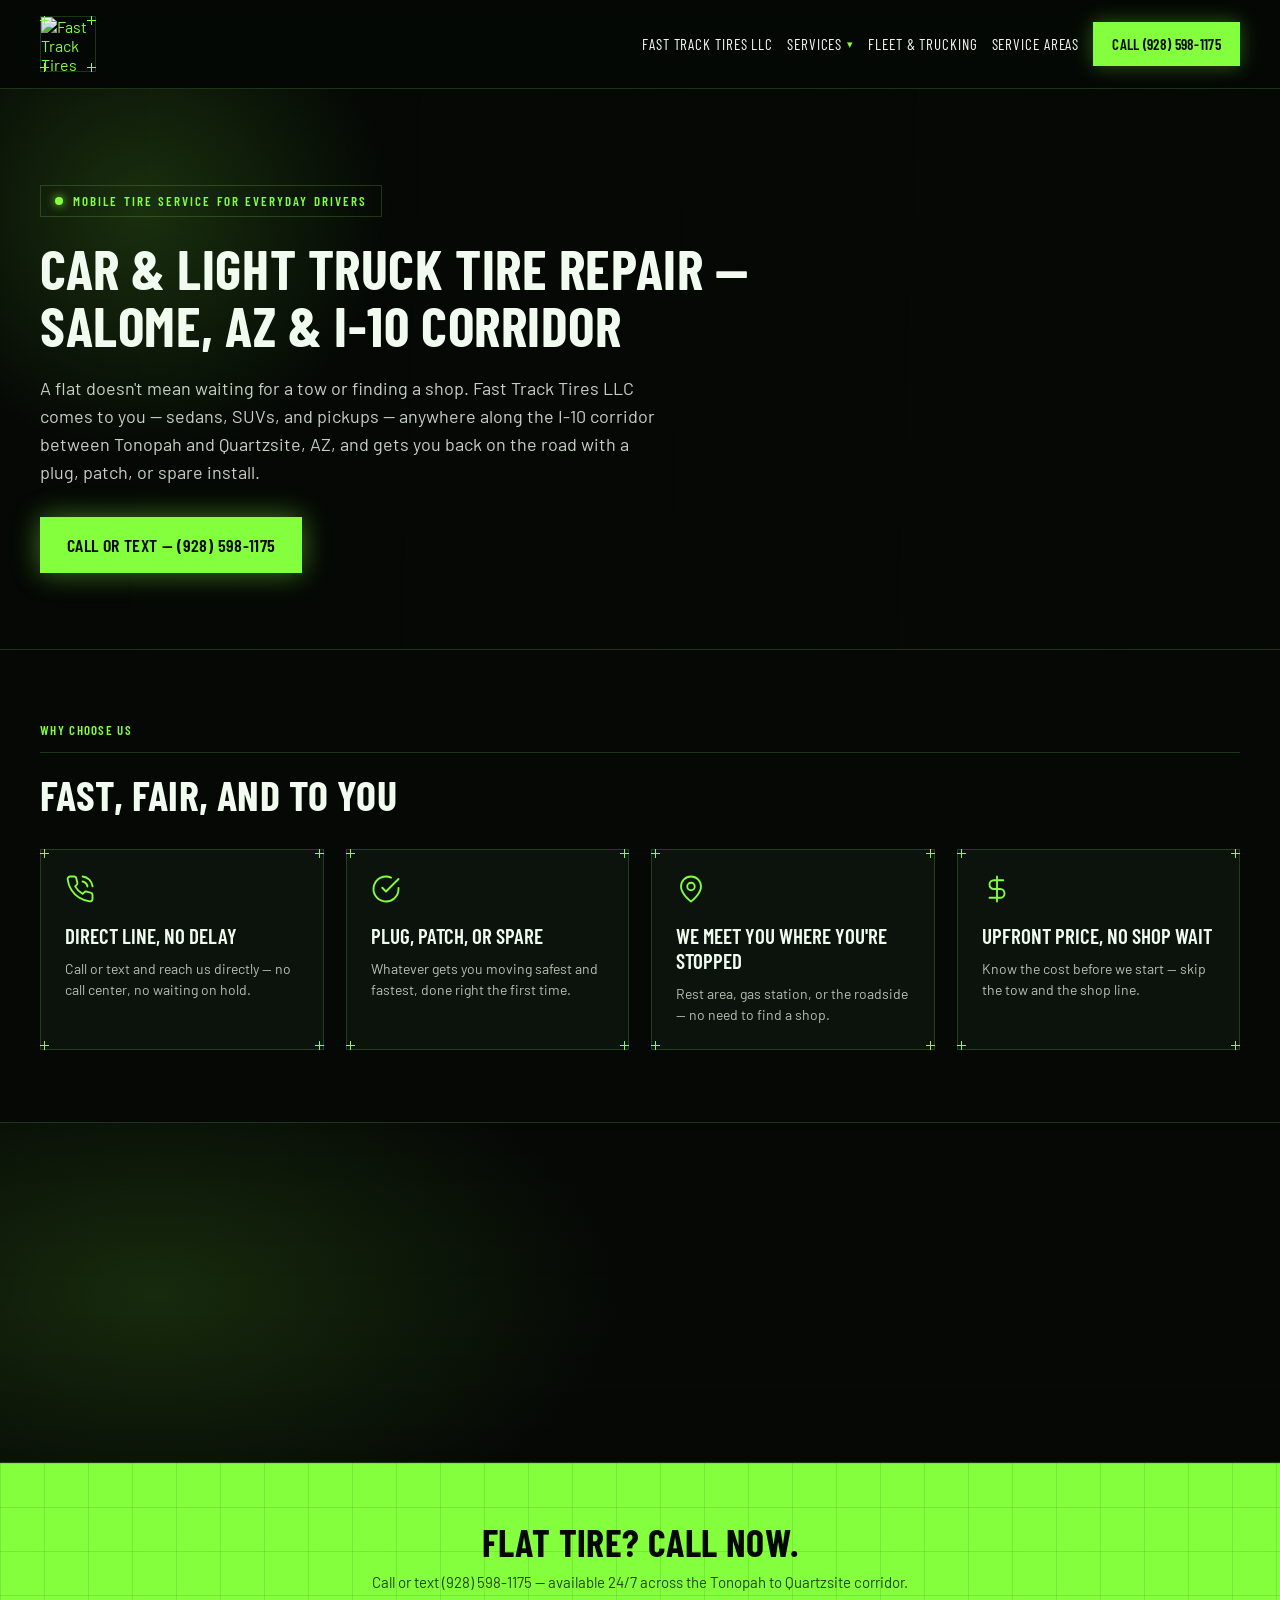
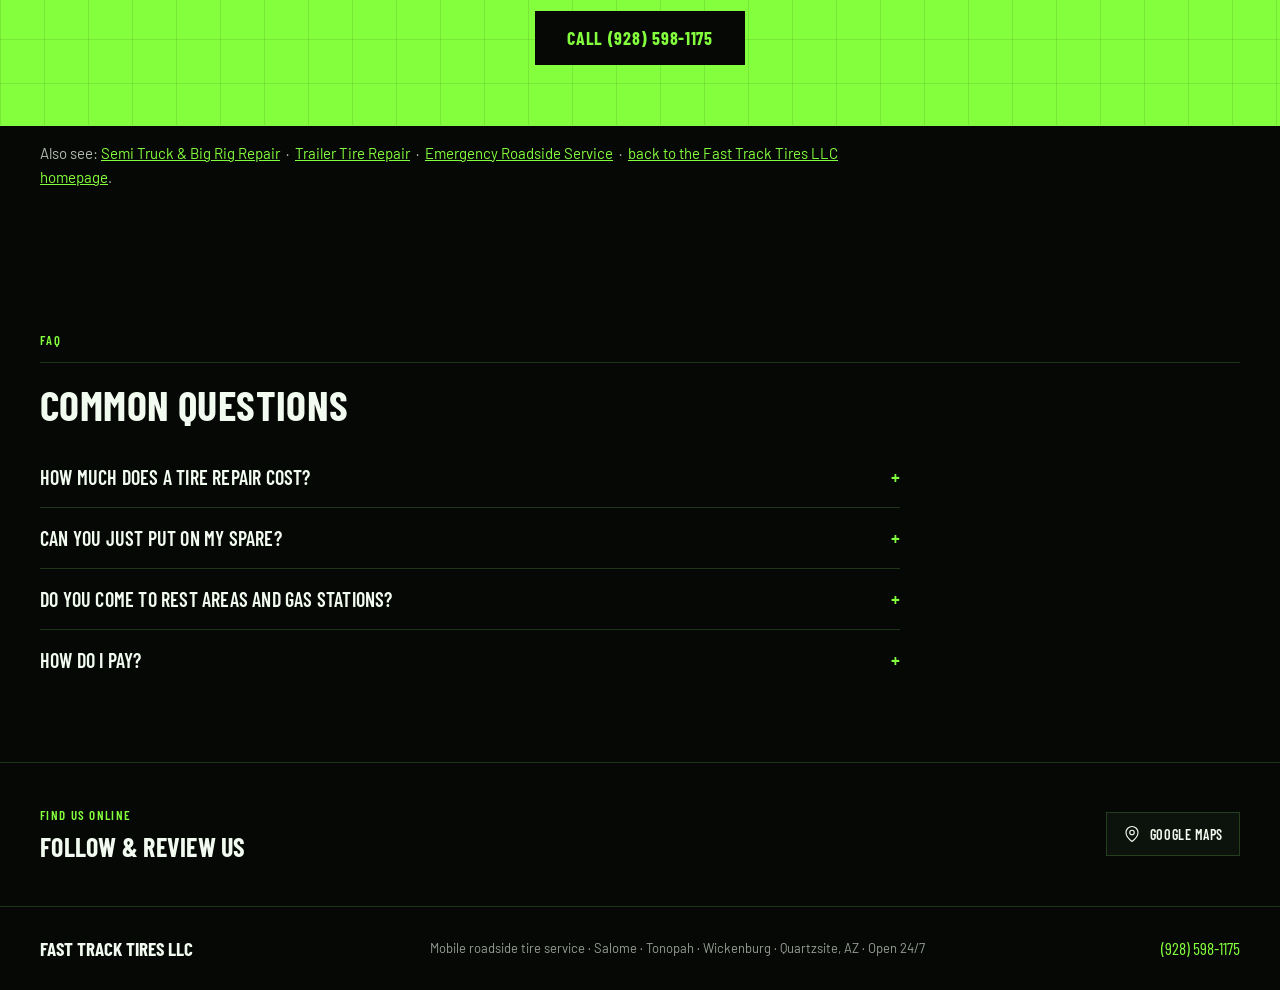
==== car-light-truck-tire-repair.html @ 70c4d3b6 "Add files via upload" ====
<!DOCTYPE html>
<html lang="en">
<head>
<meta charset="utf-8">
<title>Car & Light Truck Tire Repair — Salome & Wickenburg AZ</title>
<meta name="viewport" content="width=device-width, initial-scale=1">
<meta name="description" content="Mobile tire repair for cars, SUVs & pickups on I-10 between Tonopah and Quartzsite, AZ. Plug, patch or spare install, 24/7. Call now.">
<link rel="canonical" href="https://fastracktires.com/car-light-truck-tire-repair.html">
<link rel="icon" href="/favicon.ico">
<link rel="stylesheet" href="/styles.css">
<link href="https://fonts.googleapis.com/css2?family=Barlow:wght@400;500;600&family=Barlow+Condensed:wght@500;600;700&display=swap" rel="stylesheet">
<meta property="og:title" content="Car & Light Truck Tire Repair — Salome & Wickenburg AZ">
<meta property="og:description" content="Mobile tire repair for cars, SUVs & pickups on I-10 between Tonopah and Quartzsite, AZ. Plug, patch or spare install, 24/7. Call now.">
<meta property="og:image" content="https://fastracktires.com/assets/og-image.jpg">
<meta property="og:url" content="https://fastracktires.com/car-light-truck-tire-repair.html">
<meta property="og:type" content="website">
<meta name="twitter:card" content="summary_large_image">
<meta name="twitter:title" content="Car & Light Truck Tire Repair — Salome & Wickenburg AZ">
<meta name="twitter:description" content="Mobile tire repair for cars, SUVs & pickups on I-10 between Tonopah and Quartzsite, AZ. Plug, patch or spare install, 24/7. Call now.">
<meta name="twitter:image" content="https://fastracktires.com/assets/og-image.jpg">
<!-- Analytics slot: no analytics configured yet. If the owner wants
     Google Analytics / Search Console verification, add the tag here. -->
<script type="application/ld+json">
{
  "@context": "https://schema.org",
  "@type": "AutoRepair",
  "name": "Fast Track Tires LLC",
  "telephone": "(928) 598-1175",
  "url": "https://fastracktires.com/car-light-truck-tire-repair.html",
  "image": "https://fastracktires.com/assets/logo.jpg",
  "openingHoursSpecification": {
    "@type": "OpeningHoursSpecification",
    "dayOfWeek": [
      "Monday",
      "Tuesday",
      "Wednesday",
      "Thursday",
      "Friday",
      "Saturday",
      "Sunday"
    ],
    "opens": "00:00",
    "closes": "23:59"
  },
  "areaServed": [
    {
      "@type": "City",
      "name": "Salome, AZ"
    },
    {
      "@type": "City",
      "name": "Tonopah, AZ"
    },
    {
      "@type": "City",
      "name": "Wickenburg, AZ"
    },
    {
      "@type": "City",
      "name": "Quartzsite, AZ"
    }
  ],
  "sameAs": [
    "https://maps.app.goo.gl/6Hu5cA9T5ayiqwSX6"
  ],
  "makesOffer": {
    "@type": "Offer",
    "itemOffered": {
      "@type": "Service",
      "name": "Car & Light Truck Tire Repair",
      "areaServed": "I-10 Corridor, western Arizona"
    }
  }
}
</script>
<script type="application/ld+json">
{
  "@context": "https://schema.org",
  "@type": "FAQPage",
  "mainEntity": [
    {
      "@type": "Question",
      "name": "How much does a tire repair cost?",
      "acceptedAnswer": {
        "@type": "Answer",
        "text": "We'll quote you a clear price over the phone or on site before any work starts &mdash; no surprises."
      }
    },
    {
      "@type": "Question",
      "name": "Can you just put on my spare?",
      "acceptedAnswer": {
        "@type": "Answer",
        "text": "Yes, if your spare is in good shape we can have it mounted quickly to get you moving again."
      }
    },
    {
      "@type": "Question",
      "name": "Do you come to rest areas and gas stations?",
      "acceptedAnswer": {
        "@type": "Answer",
        "text": "Yes, anywhere along the I-10 corridor between Tonopah and Quartzsite, including rest areas, gas stations, and the roadside."
      }
    },
    {
      "@type": "Question",
      "name": "How do I pay?",
      "acceptedAnswer": {
        "@type": "Answer",
        "text": "Cash or card, once the work is done and you're back on the road."
      }
    }
  ]
}
</script>
</head>
<body>
<div class="ftt" style="max-width:1280px;margin:0 auto;">
<nav class="navbar">
  <a class="logo-frame" href="/" aria-label="Fast Track Tires LLC — home">
    <span class="blueprint logo-blueprint"><i class="corner tl"></i><i class="corner tr"></i><i class="corner bl"></i><i class="corner br"></i><img class="logo" src="/assets/logo.jpg" alt="Fast Track Tires LLC logo" width="54" height="54"></span>
  </a>
  <div class="nav-spacer"></div>
  <a class="nav-link nav-brand-link" href="/">Fast Track Tires LLC</a>
  <details class="nav-dropdown">
    <summary aria-current="page">Services <span class="caret">&#9662;</span></summary>
    <div class="nav-dropdown-panel">
      <a href="/semi-truck-tire-repair.html">Semi Truck &amp; Big Rig Repair</a>
      <a href="/trailer-tire-repair.html">Trailer Tire Repair</a>
      <a href="/car-light-truck-tire-repair.html">Car &amp; Light Truck Repair</a>
      <a href="/emergency-roadside-tire-service.html">Emergency Roadside Service</a>
    </div>
  </details>
  <a class="nav-link " href="/fleet-trucking-services.html">Fleet &amp; Trucking</a>
  <a class="nav-link " href="/service-areas.html">Service Areas</a>
  <a href="tel:+19285981175" class="btn btn-primary nav-call">Call (928) 598-1175</a>
  <button type="button" class="nav-hamburger" aria-label="Open menu" aria-expanded="false" aria-controls="mobile-menu" onclick="document.getElementById('mobile-menu').classList.add('open');this.setAttribute('aria-expanded','true')">
    <svg width="20" height="20" viewBox="0 0 24 24" fill="none" stroke="currentColor" stroke-width="2" stroke-linecap="round"><line x1="3" y1="6" x2="21" y2="6"></line><line x1="3" y1="12" x2="21" y2="12"></line><line x1="3" y1="18" x2="21" y2="18"></line></svg>
  </button>
</nav>
<div class="nav-mobile-panel" id="mobile-menu">
  <button type="button" class="nav-hamburger nav-mobile-close" aria-label="Close menu" onclick="document.getElementById('mobile-menu').classList.remove('open')">
    <svg width="20" height="20" viewBox="0 0 24 24" fill="none" stroke="currentColor" stroke-width="2" stroke-linecap="round"><line x1="4" y1="4" x2="20" y2="20"></line><line x1="20" y1="4" x2="4" y2="20"></line></svg>
  </button>
  <a href="/">Fast Track Tires LLC</a>
  <a href="/semi-truck-tire-repair.html">Semi Truck &amp; Big Rig Repair</a>
  <a href="/trailer-tire-repair.html">Trailer Tire Repair</a>
  <a href="/car-light-truck-tire-repair.html">Car &amp; Light Truck Repair</a>
  <a href="/emergency-roadside-tire-service.html">Emergency Roadside Service</a>
  <a href="/fleet-trucking-services.html">Fleet &amp; Trucking</a>
  <a href="/service-areas.html">Service Areas</a>
  <a href="tel:+19285981175">Call (928) 598-1175</a>
</div>
<script>
document.addEventListener('click', function(e) {
  document.querySelectorAll('.nav-dropdown[open]').forEach(function(d) {
    if (!d.contains(e.target)) d.removeAttribute('open');
  });
});
document.addEventListener('keydown', function(e) {
  if (e.key === 'Escape') {
    document.querySelectorAll('.nav-dropdown[open]').forEach(function(d) { d.removeAttribute('open'); });
    var panel = document.getElementById('mobile-menu');
    if (panel) panel.classList.remove('open');
  }
});
</script>
<section class="hero" style="position:relative;overflow:hidden;padding:96px 40px 76px;border-bottom:1px solid var(--color-divider);background:linear-gradient(92deg,rgba(5,8,5,.96) 0%,rgba(5,8,5,.88) 44%,rgba(5,8,5,.48) 100%),image-set(url('/assets/tire-sidewall.webp') type('image/webp'), url('/assets/tire-sidewall.jpg') type('image/jpeg')) center right/cover no-repeat;">
    <div style="position:absolute;top:-140px;left:-120px;width:520px;height:520px;background:radial-gradient(circle,rgba(132,255,61,.16),transparent 68%);pointer-events:none;"></div>
    <div class="hero-inner" style="position:relative;max-width:820px;">
      <div style="display:inline-flex;align-items:center;gap:10px;font-family:var(--font-heading);font-size:13px;font-weight:600;letter-spacing:.16em;text-transform:uppercase;color:var(--color-accent);border:1px solid var(--color-divider);padding:7px 14px;">
        <span style="width:8px;height:8px;border-radius:50%;background:var(--color-accent);box-shadow:0 0 10px var(--color-accent);"></span>
        Mobile tire service for everyday drivers
      </div>
      <h1 style="font-family:var(--font-heading);font-weight:700;font-size:56px;line-height:1.02;letter-spacing:.01em;text-transform:uppercase;margin:22px 0 0;">Car &amp; Light Truck Tire Repair &mdash; Salome, AZ &amp; I-10 Corridor</h1>
      <p style="font-family:var(--font-body);font-size:18px;line-height:1.55;max-width:62ch;margin:22px 0 0;color:color-mix(in srgb,var(--color-text) 82%,transparent);">A flat doesn't mean waiting for a tow or finding a shop. Fast Track Tires LLC comes to you &mdash; sedans, SUVs, and pickups &mdash; anywhere along the I-10 corridor between Tonopah and Quartzsite, AZ, and gets you back on the road with a plug, patch, or spare install.</p>
      <div style="display:flex;gap:14px;flex-wrap:wrap;margin-top:30px;">
        <a href="tel:+19285981175" class="btn btn-primary" style="text-decoration:none;font-size:18px;padding:16px 26px;font-family:var(--font-heading);font-weight:600;box-shadow:0 0 28px rgba(132,255,61,.45);min-height:44px;">Call or text &mdash; (928) 598-1175</a>
      </div>
    </div>
  </section>
<section style="padding:72px 40px;border-bottom:1px solid var(--color-divider);">
    <div class="kicker">Why choose us</div>
    <hr class="rule">
    <h2 style="font-family:var(--font-heading);font-weight:700;font-size:42px;line-height:1;letter-spacing:.01em;text-transform:uppercase;margin:0;">Fast, fair, and to you</h2>
    <div class="grid4">
      <div class="blueprint" style="border:1px solid var(--color-divider);padding:24px;background:var(--color-surface);">
        <i class="corner tl"></i><i class="corner tr"></i><i class="corner bl"></i><i class="corner br"></i>
        <div style="color:var(--color-accent);"><svg width="30" height="30" viewBox="0 0 24 24" fill="none" stroke="currentColor" stroke-width="1.5" stroke-linecap="round" stroke-linejoin="round"><path d="M14.05 2a9 9 0 0 1 8 7.94"></path><path d="M14.05 6A5 5 0 0 1 18 10"></path><path d="M22 16.92v3a2 2 0 0 1-2.18 2 19.79 19.79 0 0 1-8.63-3.07 19.5 19.5 0 0 1-6-6 19.79 19.79 0 0 1-3.07-8.67A2 2 0 0 1 4.11 2h3a2 2 0 0 1 2 1.72 12.84 12.84 0 0 0 .7 2.81 2 2 0 0 1-.45 2.11L8.09 9.91a16 16 0 0 0 6 6l1.27-1.27a2 2 0 0 1 2.11-.45 12.84 12.84 0 0 0 2.81.7A2 2 0 0 1 22 16.92z"></path></svg></div>
        <h3 style="font-family:var(--font-heading);font-weight:600;font-size:21px;text-transform:uppercase;margin:16px 0 0;">Direct line, no delay</h3>
        <p style="font-family:var(--font-body);font-size:14px;line-height:1.5;margin:10px 0 0;color:color-mix(in srgb,var(--color-text) 74%,transparent);">Call or text and reach us directly &mdash; no call center, no waiting on hold.</p>
      </div>
      <div class="blueprint" style="border:1px solid var(--color-divider);padding:24px;background:var(--color-surface);">
        <i class="corner tl"></i><i class="corner tr"></i><i class="corner bl"></i><i class="corner br"></i>
        <div style="color:var(--color-accent);"><svg width="30" height="30" viewBox="0 0 24 24" fill="none" stroke="currentColor" stroke-width="1.5" stroke-linecap="round" stroke-linejoin="round"><path d="M22 11.08V12a10 10 0 1 1-5.93-9.14"></path><path d="m9 11 3 3L22 4"></path></svg></div>
        <h3 style="font-family:var(--font-heading);font-weight:600;font-size:21px;text-transform:uppercase;margin:16px 0 0;">Plug, patch, or spare</h3>
        <p style="font-family:var(--font-body);font-size:14px;line-height:1.5;margin:10px 0 0;color:color-mix(in srgb,var(--color-text) 74%,transparent);">Whatever gets you moving safest and fastest, done right the first time.</p>
      </div>
      <div class="blueprint" style="border:1px solid var(--color-divider);padding:24px;background:var(--color-surface);">
        <i class="corner tl"></i><i class="corner tr"></i><i class="corner bl"></i><i class="corner br"></i>
        <div style="color:var(--color-accent);"><svg width="30" height="30" viewBox="0 0 24 24" fill="none" stroke="currentColor" stroke-width="1.5" stroke-linecap="round" stroke-linejoin="round"><path d="M20 10c0 6-8 12-8 12s-8-6-8-12a8 8 0 0 1 16 0Z"></path><circle cx="12" cy="10" r="3"></circle></svg></div>
        <h3 style="font-family:var(--font-heading);font-weight:600;font-size:21px;text-transform:uppercase;margin:16px 0 0;">We meet you where you're stopped</h3>
        <p style="font-family:var(--font-body);font-size:14px;line-height:1.5;margin:10px 0 0;color:color-mix(in srgb,var(--color-text) 74%,transparent);">Rest area, gas station, or the roadside &mdash; no need to find a shop.</p>
      </div>
      <div class="blueprint" style="border:1px solid var(--color-divider);padding:24px;background:var(--color-surface);">
        <i class="corner tl"></i><i class="corner tr"></i><i class="corner bl"></i><i class="corner br"></i>
        <div style="color:var(--color-accent);"><svg width="30" height="30" viewBox="0 0 24 24" fill="none" stroke="currentColor" stroke-width="1.5" stroke-linecap="round" stroke-linejoin="round"><line x1="12" x2="12" y1="2" y2="22"></line><path d="M17 5H9.5a3.5 3.5 0 0 0 0 7h5a3.5 3.5 0 0 1 0 7H6"></path></svg></div>
        <h3 style="font-family:var(--font-heading);font-weight:600;font-size:21px;text-transform:uppercase;margin:16px 0 0;">Upfront price, no shop wait</h3>
        <p style="font-family:var(--font-body);font-size:14px;line-height:1.5;margin:10px 0 0;color:color-mix(in srgb,var(--color-text) 74%,transparent);">Know the cost before we start &mdash; skip the tow and the shop line.</p>
      </div>
    </div>
  </section>
<section class="photo-band" style="position:relative;height:340px;border-bottom:1px solid var(--color-divider);background:linear-gradient(180deg,rgba(5,8,5,.94) 0%,rgba(5,8,5,.30) 46%,rgba(5,8,5,.94) 100%),image-set(url('/assets/tread-macro.webp') type('image/webp'), url('/assets/tread-macro.jpg') type('image/jpeg')) center/cover no-repeat;">
    <div style="position:absolute;inset:0;pointer-events:none;background:radial-gradient(60% 120% at 12% 50%,rgba(132,255,61,.14),transparent 62%);"></div>
  </section>
<section style="position:relative;overflow:hidden;padding:60px 40px;background:var(--color-accent);color:#050805;text-align:center;border-bottom:1px solid var(--color-divider);">
    <div style="position:absolute;inset:0;pointer-events:none;background-image:linear-gradient(rgba(5,8,5,.09) 1px,transparent 1px),linear-gradient(90deg,rgba(5,8,5,.09) 1px,transparent 1px);background-size:44px 44px;"></div>
    <div style="position:relative;">
      <h2 style="font-family:var(--font-heading);font-weight:700;font-size:38px;line-height:1;letter-spacing:.01em;text-transform:uppercase;margin:0;">Flat tire? Call now.</h2>
      <p style="font-family:var(--font-body);font-size:15px;margin:12px 0 0;color:rgba(5,8,5,.75);">Call or text (928) 598-1175 &mdash; available 24/7 across the Tonopah to Quartzsite corridor.</p>
      <a href="tel:+19285981175" style="display:inline-block;margin-top:20px;font-family:var(--font-heading);font-weight:700;font-size:18px;text-transform:uppercase;letter-spacing:.04em;text-decoration:none;background:#050805;color:var(--color-accent);padding:16px 32px;min-height:44px;">Call (928) 598-1175</a>
    </div>
  </section>
<section style="padding:0 40px 56px;">
    <p style="font-family:var(--font-body);font-size:15px;line-height:1.6;color:color-mix(in srgb,var(--color-text) 74%,transparent);max-width:860px;">
      Also see: <a href="/semi-truck-tire-repair.html">Semi Truck &amp; Big Rig Repair</a> &nbsp;&middot;&nbsp; <a href="/trailer-tire-repair.html">Trailer Tire Repair</a> &nbsp;&middot;&nbsp; <a href="/emergency-roadside-tire-service.html">Emergency Roadside Service</a> &nbsp;&middot;&nbsp; <a href="/">back to the Fast Track Tires LLC homepage</a>.
    </p>
  </section>
<section style="padding:72px 40px;">
    <div class="kicker">FAQ</div>
    <hr class="rule">
    <h2 style="font-family:var(--font-heading);font-weight:700;font-size:42px;line-height:1;letter-spacing:.01em;text-transform:uppercase;margin:0;">Common questions</h2>
    <div style="margin-top:22px;max-width:860px;">
      <details class="faq-item">
        <summary>How much does a tire repair cost? <span class="plus">+</span></summary>
        <p>We'll quote you a clear price over the phone or on site before any work starts &mdash; no surprises.</p>
      </details>
      <details class="faq-item">
        <summary>Can you just put on my spare? <span class="plus">+</span></summary>
        <p>Yes, if your spare is in good shape we can have it mounted quickly to get you moving again.</p>
      </details>
      <details class="faq-item">
        <summary>Do you come to rest areas and gas stations? <span class="plus">+</span></summary>
        <p>Yes, anywhere along the I-10 corridor between Tonopah and Quartzsite, including rest areas, gas stations, and the roadside.</p>
      </details>
      <details class="faq-item">
        <summary>How do I pay? <span class="plus">+</span></summary>
        <p>Cash or card, once the work is done and you're back on the road.</p>
      </details>
    </div>
  </section>
<section class="footer-social">
  <div>
    <div class="footer-social-kicker">Find us online</div>
    <div class="footer-social-title">Follow &amp; review us</div>
  </div>
  <div class="footer-social-row">
      <a class="social-btn" href="https://maps.app.goo.gl/6Hu5cA9T5ayiqwSX6" target="_blank" rel="noopener" aria-label="Google Maps"><svg width="18" height="18" viewBox="0 0 24 24" fill="none" stroke="currentColor" stroke-width="1.5" stroke-linecap="round" stroke-linejoin="round"><path d="M20 10c0 6-8 12-8 12s-8-6-8-12a8 8 0 0 1 16 0Z"></path><circle cx="12" cy="10" r="3"></circle></svg>Google Maps</a>
  </div>
</section>
<footer class="site-footer">
  <span class="footer-brand">Fast Track Tires LLC</span>
  <span>Mobile roadside tire service · Salome · Tonopah · Wickenburg · Quartzsite, AZ · Open 24/7</span>
  <a class="footer-phone" href="tel:+19285981175">(928) 598-1175</a>
</footer>
</div>
</body>
</html>
---- styles.css ----
/* Fast Track Tires LLC — shared stylesheet
   Design tokens and component rules per design-source handoff. */

:root {
  --color-bg: #050805;
  --color-surface: #0c130c;
  --color-text: #f2fbef;
  --color-divider: rgba(150, 255, 120, 0.18);
  --color-accent: #84ff3d;
  --color-accent-300: #c6ff9e;
  --color-accent-400: #a9ff77;
  --color-accent-600: #6be22e;
  --color-accent-700: #93ff55;
  --color-accent-900: #0e2a08;
  --font-heading: "Barlow Condensed", sans-serif;
  --font-body: "Barlow", sans-serif;
}

* { box-sizing: border-box; }

html, body {
  margin: 0;
  background: var(--color-bg);
  color: var(--color-text);
  font-family: var(--font-body);
  overflow-x: hidden;
  max-width: 100%;
}

img { max-width: 100%; display: block; }

a { color: var(--color-accent); }
a:hover { color: var(--color-accent-300); }

.ftt a { transition: color .12s, background .12s, box-shadow .12s, border-color .12s; }

details > summary::-webkit-details-marker { display: none; }
details > summary { list-style: none; }
details > summary::marker { content: ""; }

.glow { text-shadow: 0 0 22px rgba(132,255,61,.55), 0 0 4px rgba(132,255,61,.4); }

/* Focus visibility — required on every interactive element */
a:focus-visible,
button:focus-visible,
summary:focus-visible,
details:focus-visible {
  outline: 2px solid var(--color-accent);
  outline-offset: 2px;
}

/* ---- Buttons ---- */
.btn {
  display: inline-block;
  font-family: var(--font-heading);
  font-weight: 600;
  text-transform: uppercase;
  letter-spacing: .02em;
  border: 1px solid var(--color-divider);
  color: var(--color-text);
  background: transparent;
  cursor: pointer;
}
.btn:hover { border-color: var(--color-accent); color: var(--color-accent); }
.btn-primary {
  background: var(--color-accent);
  color: #050805 !important;
  border: 1px solid var(--color-accent);
}
.btn-primary:hover { background: var(--color-accent-400); border-color: var(--color-accent-400); }
.btn-primary:active { background: var(--color-accent-600); }

/* ---- Blueprint card (registration-mark corners) ---- */
.blueprint { position: relative; }
.blueprint .corner {
  position: absolute;
  width: 9px;
  height: 9px;
  pointer-events: none;
}
.blueprint .corner::before,
.blueprint .corner::after {
  content: "";
  position: absolute;
  background: var(--color-accent);
}
.blueprint .corner::before { width: 9px; height: 1px; top: 4px; left: 0; }
.blueprint .corner::after { width: 1px; height: 9px; left: 4px; top: 0; }
.blueprint .corner.tl { top: -1px; left: -1px; }
.blueprint .corner.tr { top: -1px; right: -1px; }
.blueprint .corner.bl { bottom: -1px; left: -1px; }
.blueprint .corner.br { bottom: -1px; right: -1px; }

.svc-card:hover { border-color: var(--color-accent) !important; box-shadow: 0 0 20px rgba(132,255,61,.18); }

/* ---- Nav ---- */
.navbar { display: flex; align-items: center; gap: 14px; padding: 16px 40px; border-bottom: 1px solid var(--color-divider); position: sticky; top: 0; z-index: 20; background: color-mix(in srgb, var(--color-bg) 88%, transparent); backdrop-filter: blur(8px); }
.navbar .logo-frame { display: inline-flex; text-decoration: none; }
.navbar .logo-blueprint { position: relative; display: inline-flex; border: 1px solid var(--color-divider); }
.navbar img.logo { display: block; height: 54px; width: auto; }
.nav-spacer { flex: 1; }
.nav-link { font-family: var(--font-heading); font-size: 15px; text-transform: uppercase; letter-spacing: .06em; color: var(--color-text); text-decoration: none; white-space: nowrap; }
.nav-link:hover { color: var(--color-accent); }
.nav-call { text-decoration: none; font-family: var(--font-heading); font-weight: 600; box-shadow: 0 0 20px rgba(132,255,61,.35); padding: 12px 18px; font-size: 15px; min-height: 44px; display: inline-flex; align-items: center; }

.nav-dropdown { position: relative; }
.nav-dropdown > summary { cursor: pointer; font-family: var(--font-heading); font-size: 15px; text-transform: uppercase; letter-spacing: .06em; color: var(--color-text); display: flex; align-items: center; gap: 5px; white-space: nowrap; }
.nav-dropdown > summary .caret { font-size: 11px; color: var(--color-accent); }
.nav-dropdown[open] > summary .caret { transform: rotate(180deg); display: inline-block; }
.nav-dropdown-panel { position: absolute; top: calc(100% + 10px); left: 0; min-width: 260px; background: var(--color-surface); border: 1px solid var(--color-divider); display: flex; flex-direction: column; z-index: 30; }
.nav-dropdown-panel a { padding: 13px 18px; font-family: var(--font-body); font-size: 14px; color: var(--color-text); text-decoration: none; border-bottom: 1px solid var(--color-divider); }
.nav-dropdown-panel a:last-child { border-bottom: none; }
.nav-dropdown-panel a:hover { color: var(--color-accent); background: var(--color-bg); }

/* Mobile hamburger panel (hidden above 640px) */
.nav-hamburger { display: none; }
.nav-mobile-panel { display: none; }

/* ---- Footer ---- */
.footer-social { padding: 44px 40px; border-top: 1px solid var(--color-divider); display: flex; flex-wrap: wrap; gap: 20px 28px; align-items: center; justify-content: space-between; }
.footer-social-kicker { font-family: var(--font-heading); font-size: 13px; font-weight: 600; letter-spacing: .1em; text-transform: uppercase; color: var(--color-accent); }
.footer-social-title { font-family: var(--font-heading); font-weight: 700; font-size: 26px; text-transform: uppercase; letter-spacing: .01em; margin-top: 8px; }
.footer-social-row { display: flex; flex-wrap: wrap; gap: 12px; }
.social-btn { display: inline-flex; align-items: center; gap: 9px; border: 1px solid var(--color-divider); padding: 11px 16px; min-height: 44px; font-family: var(--font-heading); font-weight: 600; font-size: 14px; text-transform: uppercase; letter-spacing: .04em; color: var(--color-text); text-decoration: none; background: var(--color-surface); }
.social-btn:hover { border-color: var(--color-accent); color: var(--color-accent); box-shadow: 0 0 16px rgba(132,255,61,.25); }

.site-footer { display: flex; flex-wrap: wrap; gap: 16px; justify-content: space-between; align-items: center; padding: 30px 40px; border-top: 1px solid var(--color-divider); font-family: var(--font-body); font-size: 13px; color: color-mix(in srgb, var(--color-text) 62%, transparent); }
.footer-brand { font-family: var(--font-heading); font-weight: 700; font-size: 19px; text-transform: uppercase; color: var(--color-text); }
.footer-phone { color: var(--color-accent); text-decoration: none; font-family: var(--font-heading); font-size: 17px; }

/* ---- Section kicker / rule / h2 pattern ---- */
.kicker { font-family: var(--font-heading); font-size: 13px; font-weight: 600; letter-spacing: .1em; text-transform: uppercase; color: var(--color-accent); }
.rule { height: 1px; border: 0; margin: 14px 0 20px; background: var(--color-divider); }

/* ---- Grids ---- */
.grid4 { display: grid; grid-template-columns: repeat(4,1fr); gap: 22px; margin-top: 34px; }
.grid3n { display: grid; grid-template-columns: repeat(4,1fr); align-items: start; position: relative; }
.grid3s { display: grid; grid-template-columns: repeat(3,1fr); gap: 22px; margin-top: 34px; }

/* ---- FAQ ---- */
.faq-item { border-bottom: 1px solid var(--color-divider); padding: 18px 0; }
.faq-item:last-child { border-bottom: none; }
.faq-item summary { font-family: var(--font-heading); font-weight: 600; font-size: 20px; text-transform: uppercase; letter-spacing: .01em; cursor: pointer; display: flex; justify-content: space-between; gap: 16px; }
.faq-item summary .plus { color: var(--color-accent); }
.faq-item p { font-family: var(--font-body); font-size: 15px; line-height: 1.5; margin: 12px 0 0; max-width: 70ch; color: color-mix(in srgb, var(--color-text) 78%, transparent); }

/* ---- Responsive ---- */
@media (max-width: 1000px) {
  .grid4 { grid-template-columns: repeat(2,1fr); }
  .grid3s { grid-template-columns: repeat(2,1fr); }
}

@media (max-width: 900px) {
  .ftt > section:not(.hero) { padding: 56px 20px; }
  .ftt > footer, .footer-social { padding-left: 20px; padding-right: 20px; }
  .hero-inner { padding: 56px 20px 48px !important; }
  .ftt h1 { font-size: 40px !important; }
  .navbar { padding: 14px 20px; }
}

@media (max-width: 760px) {
  .ftt > section { padding: 52px 22px; }
  .hero-inner { padding: 52px 22px 44px !important; }
  .ftt h1 { font-size: clamp(32px,9vw,40px) !important; }
  .ftt h2 { font-size: clamp(28px,8vw,38px) !important; }
  .grid4 { grid-template-columns: 1fr; }
  .grid3n { grid-template-columns: 1fr; gap: 26px; }
  .grid3s { grid-template-columns: 1fr; }
  .route-line { display: none; }
  .cta-phone { font-size: clamp(30px,10vw,44px) !important; }
}

@media (max-width: 640px) {
  .ftt h1 { font-size: 32px !important; }
  .navbar { flex-wrap: nowrap; padding-left: 14px; padding-right: 14px; gap: 8px; }
  .nav-link:not(.nav-brand-link), .nav-dropdown { display: none; }
  .nav-call { padding: 10px 12px; font-size: 13px; }
  .navbar img.logo { height: 40px; }
  .nav-hamburger { display: inline-flex; align-items: center; justify-content: center; width: 44px; height: 44px; flex-shrink: 0; border: 1px solid var(--color-divider); background: transparent; color: var(--color-text); cursor: pointer; }
  .nav-hamburger:hover { border-color: var(--color-accent); color: var(--color-accent); }
  .nav-mobile-panel { position: fixed; inset: 0; z-index: 40; background: var(--color-bg); padding: 20px; display: none; flex-direction: column; gap: 4px; }
  .nav-mobile-panel.open { display: flex; }
  .nav-mobile-panel a, .nav-mobile-panel summary { font-family: var(--font-heading); font-size: 20px; text-transform: uppercase; letter-spacing: .04em; color: var(--color-text); text-decoration: none; padding: 16px 4px; border-bottom: 1px solid var(--color-divider); cursor: pointer; }
  .nav-mobile-panel .nav-mobile-close { align-self: flex-end; margin-bottom: 12px; }
  .footer-social, .site-footer { flex-direction: column; align-items: flex-start; text-align: left; }
  section[style*="height:340px"], .photo-band { height: 220px !important; }
}
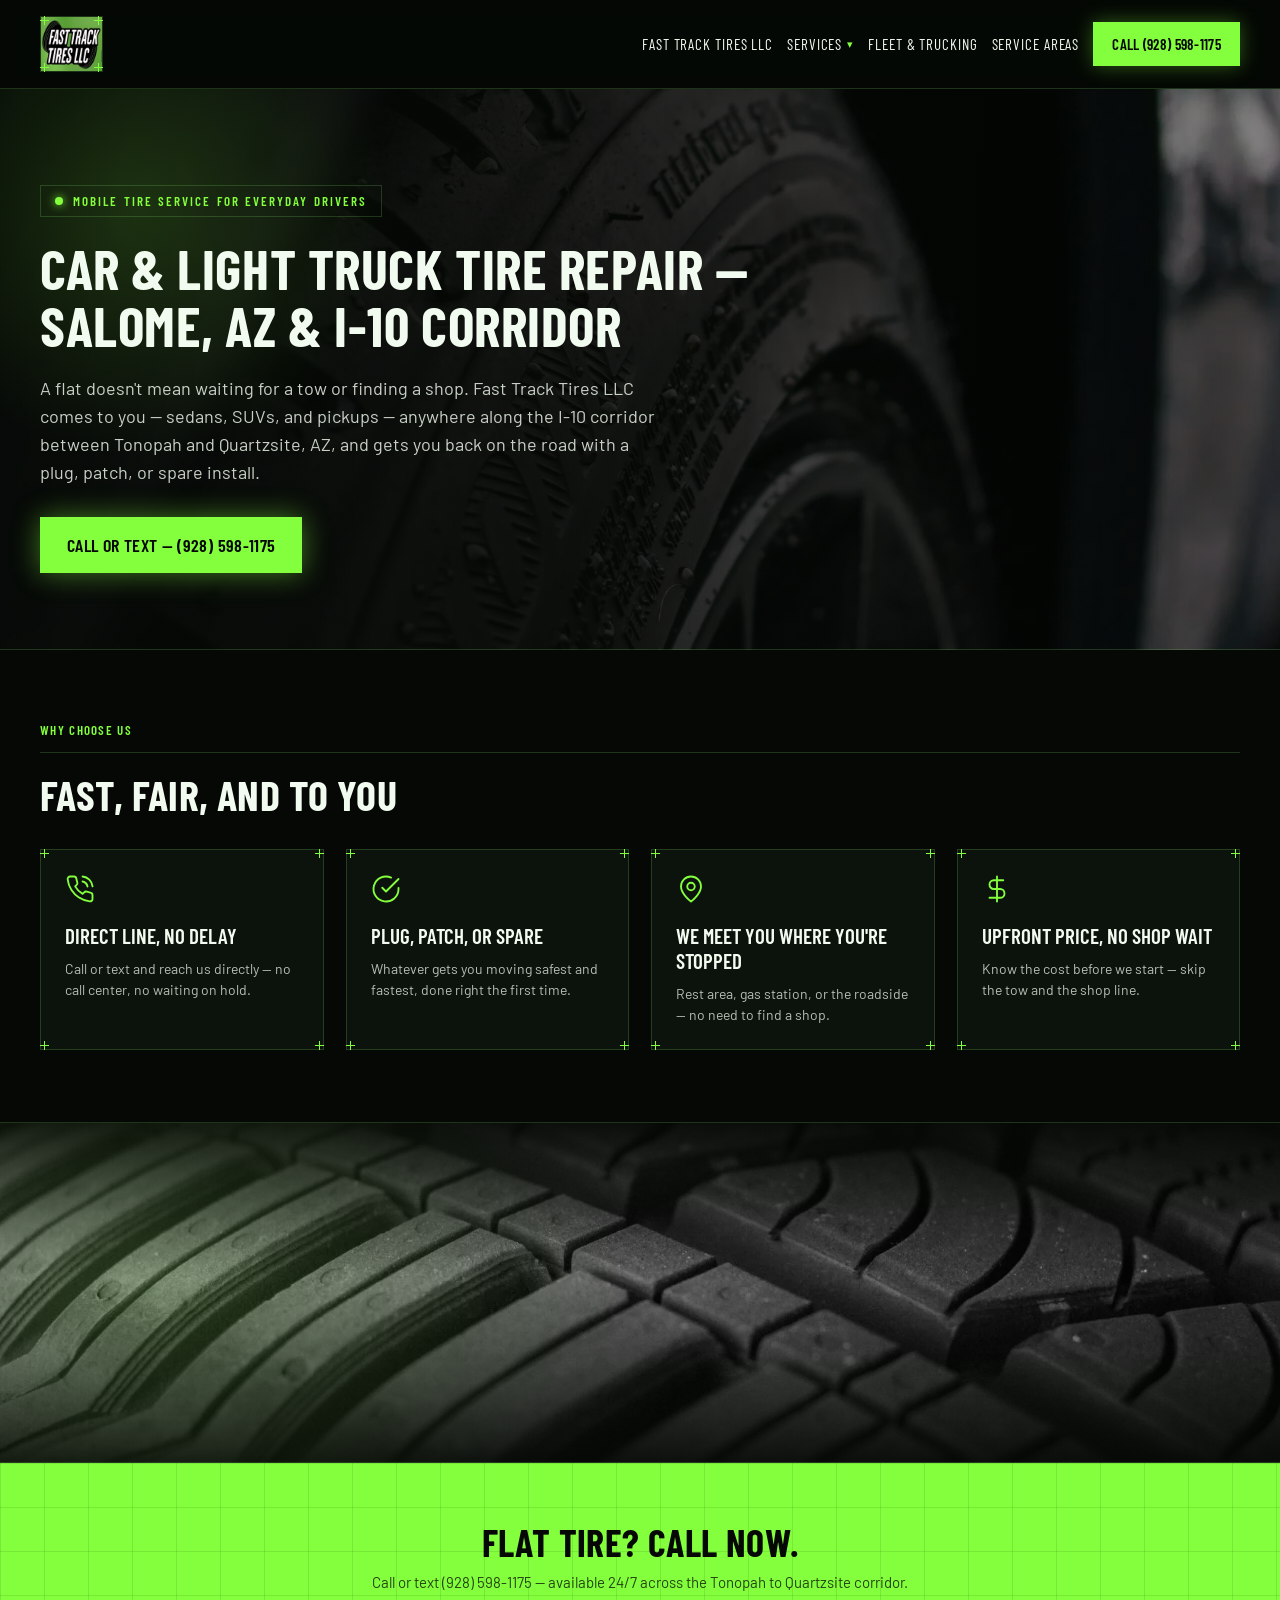
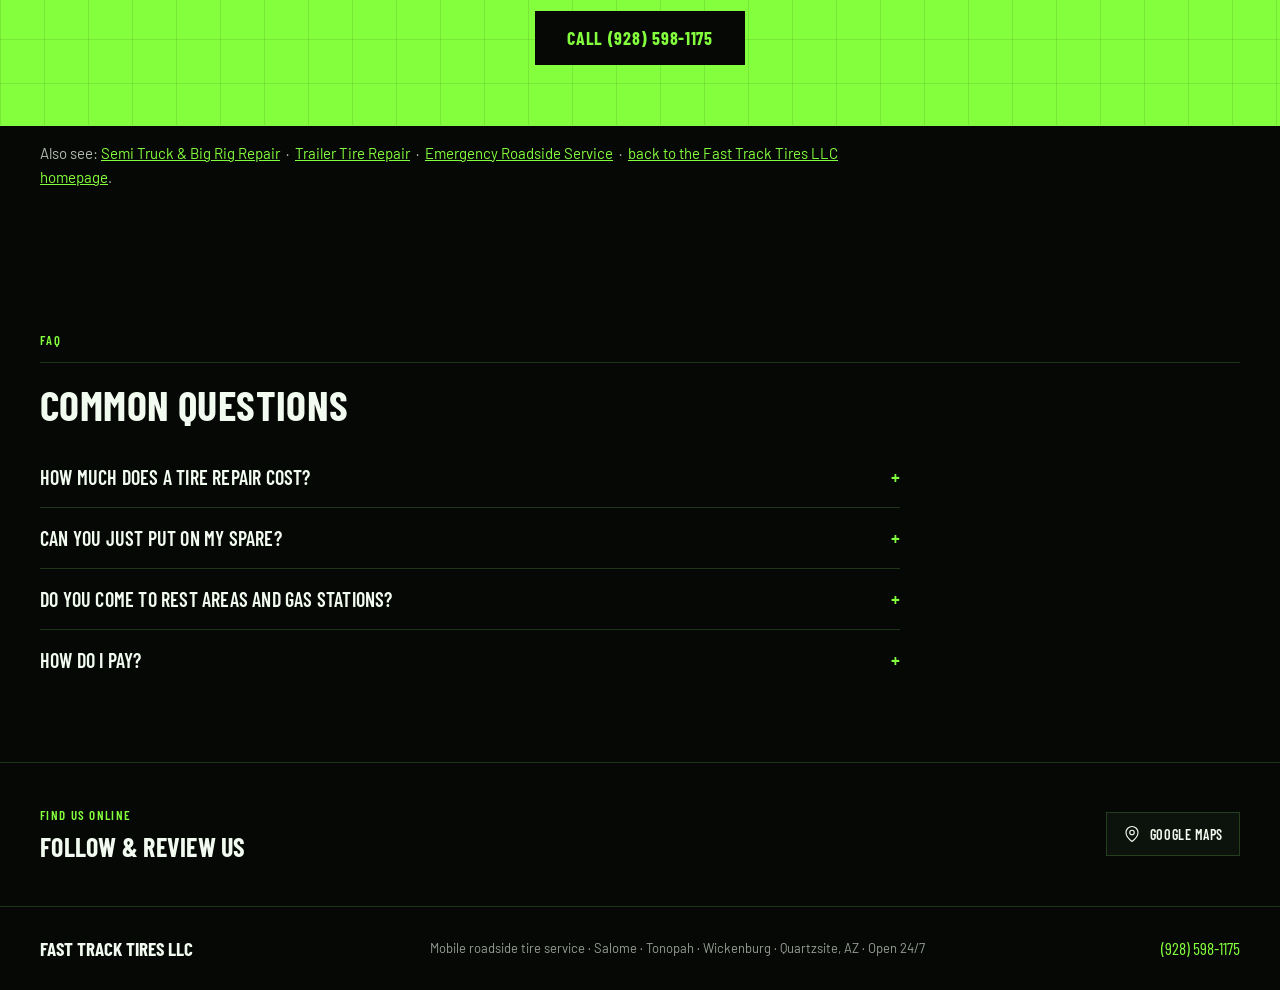
==== commit 5a88722c: "Integrate Google Analytics tracking code Added Google Analytics tracking script to the page." ====
--- a/car-light-truck-tire-repair.html
+++ b/car-light-truck-tire-repair.html
@@ -18,8 +18,16 @@
 <meta name="twitter:title" content="Car & Light Truck Tire Repair — Salome & Wickenburg AZ">
 <meta name="twitter:description" content="Mobile tire repair for cars, SUVs & pickups on I-10 between Tonopah and Quartzsite, AZ. Plug, patch or spare install, 24/7. Call now.">
 <meta name="twitter:image" content="https://fastracktires.com/assets/og-image.jpg">
-<!-- Analytics slot: no analytics configured yet. If the owner wants
-     Google Analytics / Search Console verification, add the tag here. -->
+<!-- Google tag (gtag.js) -->
+     <script async src="https://www.googletagmanager.com/gtag/js?id=G-QLPF2P8W8X"></script>
+     <script>
+            window.dataLayer = window.dataLayer || [];
+            function gtag(){dataLayer.push(arguments);}
+            gtag('js', new Date());
+
+            gtag('config', 'G-QLPF2P8W8X');
+     </script>
+     </script>
 <script type="application/ld+json">
 {
   "@context": "https://schema.org",
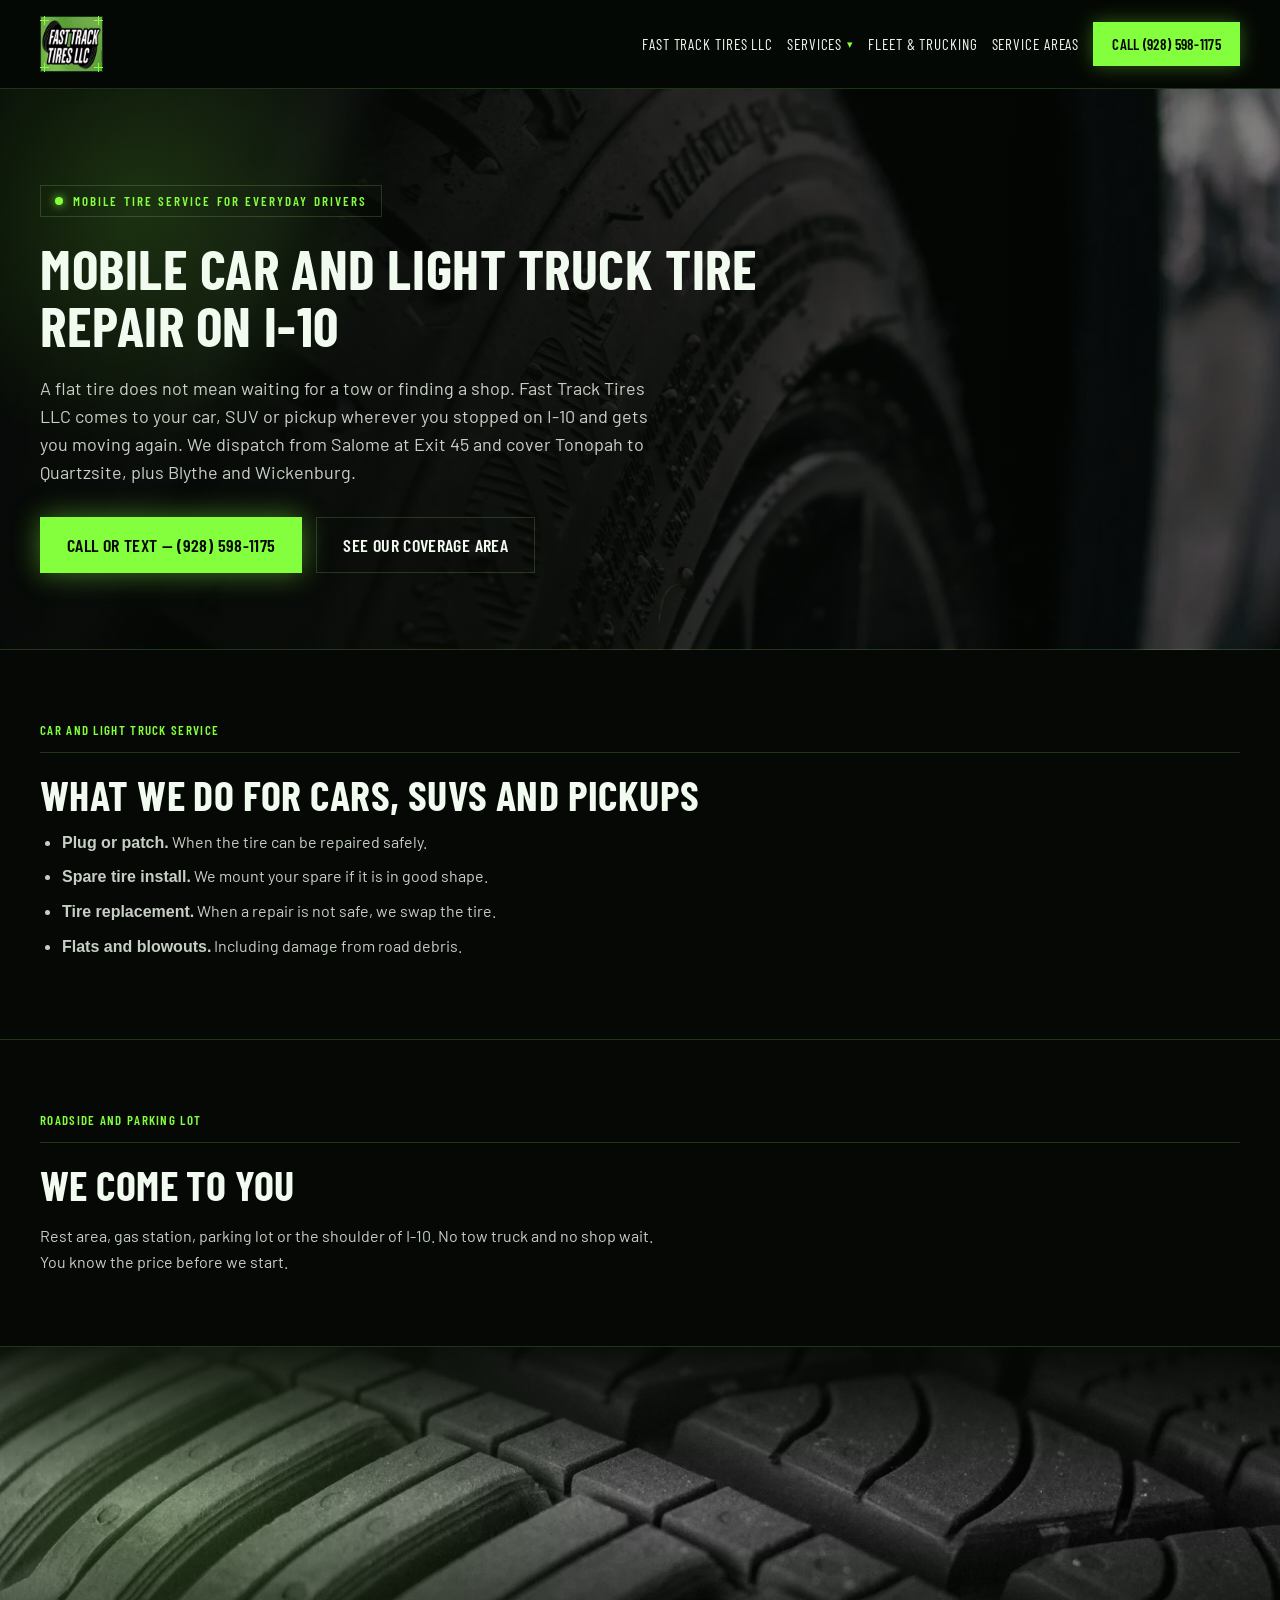
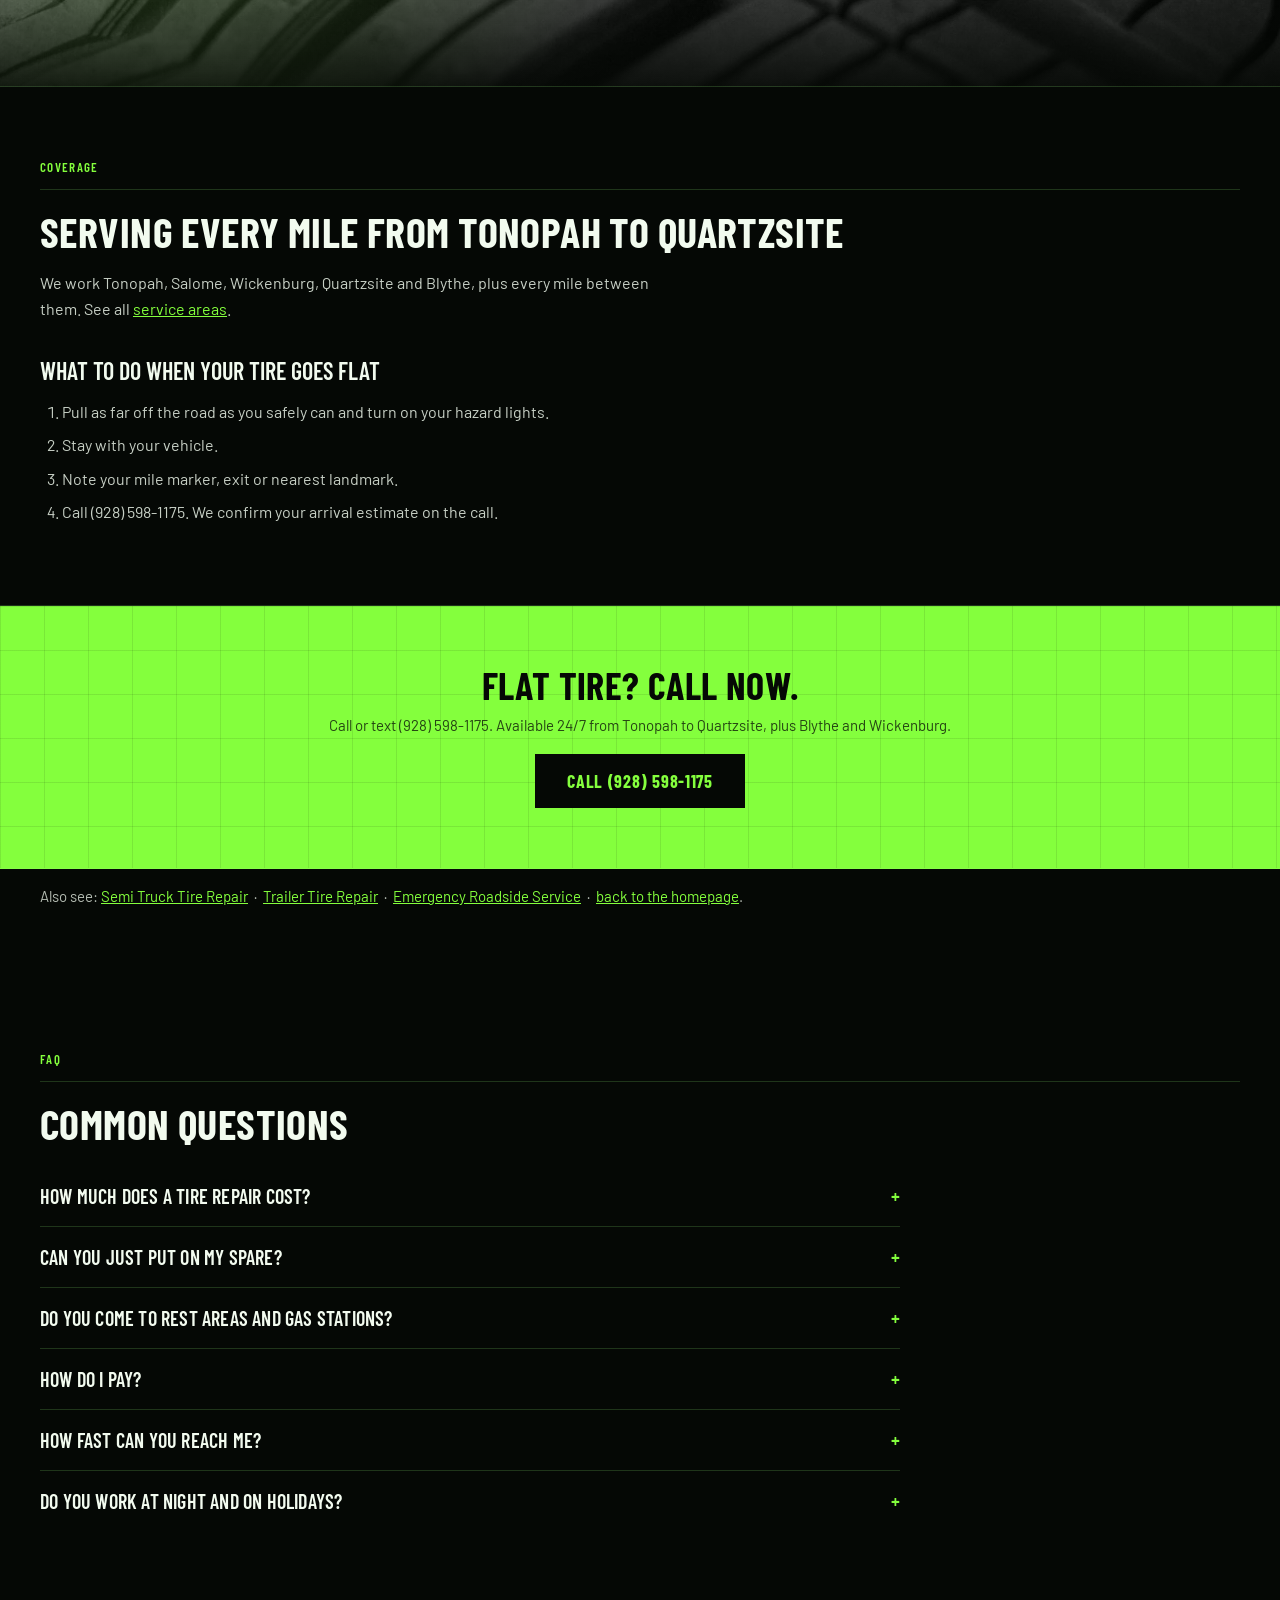
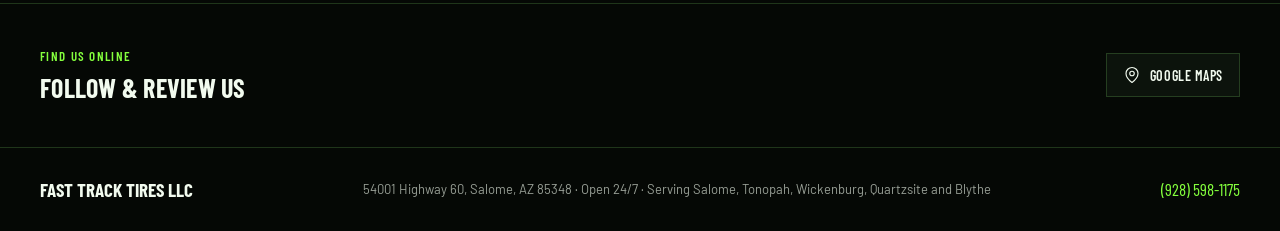
==== commit f973875c: "Rewrite car/light truck and emergency roadside pages: TireShop schema, address, FAQ" ====
--- a/car-light-truck-tire-repair.html
+++ b/car-light-truck-tire-repair.html
@@ -2,21 +2,21 @@
 <html lang="en">
 <head>
 <meta charset="utf-8">
-<title>Car & Light Truck Tire Repair — Salome & Wickenburg AZ</title>
+<title>Car Tire Repair Salome, AZ | Fast Track Tires</title>
 <meta name="viewport" content="width=device-width, initial-scale=1">
-<meta name="description" content="Mobile tire repair for cars, SUVs & pickups on I-10 between Tonopah and Quartzsite, AZ. Plug, patch or spare install, 24/7. Call now.">
+<meta name="description" content="Flat tire on I-10? We come to you 24/7 for cars, SUVs and pickups from Tonopah to Quartzsite, plus Blythe and Wickenburg. Call (928) 598-1175.">
 <link rel="canonical" href="https://fastracktires.com/car-light-truck-tire-repair.html">
 <link rel="icon" href="/favicon.ico">
 <link rel="stylesheet" href="/styles.css">
 <link href="https://fonts.googleapis.com/css2?family=Barlow:wght@400;500;600&family=Barlow+Condensed:wght@500;600;700&display=swap" rel="stylesheet">
-<meta property="og:title" content="Car & Light Truck Tire Repair — Salome & Wickenburg AZ">
-<meta property="og:description" content="Mobile tire repair for cars, SUVs & pickups on I-10 between Tonopah and Quartzsite, AZ. Plug, patch or spare install, 24/7. Call now.">
+<meta property="og:title" content="Car Tire Repair Salome, AZ | Fast Track Tires">
+<meta property="og:description" content="Flat tire on I-10? We come to you 24/7 for cars, SUVs and pickups from Tonopah to Quartzsite, plus Blythe and Wickenburg. Call (928) 598-1175.">
 <meta property="og:image" content="https://fastracktires.com/assets/og-image.jpg">
 <meta property="og:url" content="https://fastracktires.com/car-light-truck-tire-repair.html">
 <meta property="og:type" content="website">
 <meta name="twitter:card" content="summary_large_image">
-<meta name="twitter:title" content="Car & Light Truck Tire Repair — Salome & Wickenburg AZ">
-<meta name="twitter:description" content="Mobile tire repair for cars, SUVs & pickups on I-10 between Tonopah and Quartzsite, AZ. Plug, patch or spare install, 24/7. Call now.">
+<meta name="twitter:title" content="Car Tire Repair Salome, AZ | Fast Track Tires">
+<meta name="twitter:description" content="Flat tire on I-10? We come to you 24/7 for cars, SUVs and pickups from Tonopah to Quartzsite, plus Blythe and Wickenburg. Call (928) 598-1175.">
 <meta name="twitter:image" content="https://fastracktires.com/assets/og-image.jpg">
 <!-- Google tag (gtag.js) -->
      <script async src="https://www.googletagmanager.com/gtag/js?id=G-QLPF2P8W8X"></script>
@@ -27,15 +27,24 @@
 
             gtag('config', 'G-QLPF2P8W8X');
      </script>
-     </script>
 <script type="application/ld+json">
 {
   "@context": "https://schema.org",
-  "@type": "AutoRepair",
+  "@type": "TireShop",
   "name": "Fast Track Tires LLC",
-  "telephone": "(928) 598-1175",
   "url": "https://fastracktires.com/car-light-truck-tire-repair.html",
+  "logo": "https://fastracktires.com/assets/logo.jpg",
   "image": "https://fastracktires.com/assets/logo.jpg",
+  "telephone": "+1-928-598-1175",
+  "description": "24/7 mobile tire repair for cars, SUVs and pickups on I-10 from Tonopah to Quartzsite, Arizona, plus Blythe and Wickenburg.",
+  "address": {
+    "@type": "PostalAddress",
+    "streetAddress": "54001 Highway 60",
+    "addressLocality": "Salome",
+    "addressRegion": "AZ",
+    "postalCode": "85348",
+    "addressCountry": "US"
+  },
   "openingHoursSpecification": {
     "@type": "OpeningHoursSpecification",
     "dayOfWeek": [
@@ -66,6 +75,10 @@
     {
       "@type": "City",
       "name": "Quartzsite, AZ"
+    },
+    {
+      "@type": "City",
+      "name": "Blythe, CA"
     }
   ],
   "sameAs": [
@@ -75,8 +88,8 @@
     "@type": "Offer",
     "itemOffered": {
       "@type": "Service",
-      "name": "Car & Light Truck Tire Repair",
-      "areaServed": "I-10 Corridor, western Arizona"
+      "name": "Car and light truck tire repair",
+      "areaServed": "I-10 corridor, western Arizona"
     }
   }
 }
@@ -91,7 +104,7 @@
       "name": "How much does a tire repair cost?",
       "acceptedAnswer": {
         "@type": "Answer",
-        "text": "We'll quote you a clear price over the phone or on site before any work starts &mdash; no surprises."
+        "text": "We quote you a clear price over the phone or on site before any work starts."
       }
     },
     {
@@ -99,7 +112,7 @@
       "name": "Can you just put on my spare?",
       "acceptedAnswer": {
         "@type": "Answer",
-        "text": "Yes, if your spare is in good shape we can have it mounted quickly to get you moving again."
+        "text": "Yes, if your spare is in good shape we can mount it quickly."
       }
     },
     {
@@ -107,7 +120,7 @@
       "name": "Do you come to rest areas and gas stations?",
       "acceptedAnswer": {
         "@type": "Answer",
-        "text": "Yes, anywhere along the I-10 corridor between Tonopah and Quartzsite, including rest areas, gas stations, and the roadside."
+        "text": "Yes, anywhere between Tonopah and Quartzsite, plus Blythe and Wickenburg."
       }
     },
     {
@@ -115,7 +128,23 @@
       "name": "How do I pay?",
       "acceptedAnswer": {
         "@type": "Answer",
-        "text": "Cash or card, once the work is done and you're back on the road."
+        "text": "Cash or card, once the work is done."
+      }
+    },
+    {
+      "@type": "Question",
+      "name": "How fast can you reach me?",
+      "acceptedAnswer": {
+        "@type": "Answer",
+        "text": "Typical arrival is 30 to 45 minutes, depending on where you are and road conditions. We confirm the estimate when you call."
+      }
+    },
+    {
+      "@type": "Question",
+      "name": "Do you work at night and on holidays?",
+      "acceptedAnswer": {
+        "@type": "Answer",
+        "text": "Yes. We run 24 hours a day, seven days a week."
       }
     }
   ]
@@ -180,58 +209,46 @@
         <span style="width:8px;height:8px;border-radius:50%;background:var(--color-accent);box-shadow:0 0 10px var(--color-accent);"></span>
         Mobile tire service for everyday drivers
       </div>
-      <h1 style="font-family:var(--font-heading);font-weight:700;font-size:56px;line-height:1.02;letter-spacing:.01em;text-transform:uppercase;margin:22px 0 0;">Car &amp; Light Truck Tire Repair &mdash; Salome, AZ &amp; I-10 Corridor</h1>
-      <p style="font-family:var(--font-body);font-size:18px;line-height:1.55;max-width:62ch;margin:22px 0 0;color:color-mix(in srgb,var(--color-text) 82%,transparent);">A flat doesn't mean waiting for a tow or finding a shop. Fast Track Tires LLC comes to you &mdash; sedans, SUVs, and pickups &mdash; anywhere along the I-10 corridor between Tonopah and Quartzsite, AZ, and gets you back on the road with a plug, patch, or spare install.</p>
+      <h1 style="font-family:var(--font-heading);font-weight:700;font-size:56px;line-height:1.02;letter-spacing:.01em;text-transform:uppercase;margin:22px 0 0;">Mobile Car and Light Truck Tire Repair on <span style="white-space:nowrap;">I-10</span></h1>
+      <p style="font-family:var(--font-body);font-size:18px;line-height:1.55;max-width:62ch;margin:22px 0 0;color:color-mix(in srgb,var(--color-text) 82%,transparent);">A flat tire does not mean waiting for a tow or finding a shop. Fast Track Tires LLC comes to your car, SUV or pickup wherever you stopped on I-10 and gets you moving again. We dispatch from Salome at Exit 45 and cover Tonopah to Quartzsite, plus Blythe and Wickenburg.</p>
       <div style="display:flex;gap:14px;flex-wrap:wrap;margin-top:30px;">
         <a href="tel:+19285981175" class="btn btn-primary" style="text-decoration:none;font-size:18px;padding:16px 26px;font-family:var(--font-heading);font-weight:600;box-shadow:0 0 28px rgba(132,255,61,.45);min-height:44px;">Call or text &mdash; (928) 598-1175</a>
+        <a href="/service-areas.html" class="btn" style="text-decoration:none;font-size:18px;padding:16px 26px;font-family:var(--font-heading);font-weight:600;min-height:44px;">See our coverage area</a>
       </div>
     </div>
   </section>
 <section style="padding:72px 40px;border-bottom:1px solid var(--color-divider);">
-    <div class="kicker">Why choose us</div>
+    <div class="kicker">Car and light truck service</div>
     <hr class="rule">
-    <h2 style="font-family:var(--font-heading);font-weight:700;font-size:42px;line-height:1;letter-spacing:.01em;text-transform:uppercase;margin:0;">Fast, fair, and to you</h2>
-    <div class="grid4">
-      <div class="blueprint" style="border:1px solid var(--color-divider);padding:24px;background:var(--color-surface);">
-        <i class="corner tl"></i><i class="corner tr"></i><i class="corner bl"></i><i class="corner br"></i>
-        <div style="color:var(--color-accent);"><svg width="30" height="30" viewBox="0 0 24 24" fill="none" stroke="currentColor" stroke-width="1.5" stroke-linecap="round" stroke-linejoin="round"><path d="M14.05 2a9 9 0 0 1 8 7.94"></path><path d="M14.05 6A5 5 0 0 1 18 10"></path><path d="M22 16.92v3a2 2 0 0 1-2.18 2 19.79 19.79 0 0 1-8.63-3.07 19.5 19.5 0 0 1-6-6 19.79 19.79 0 0 1-3.07-8.67A2 2 0 0 1 4.11 2h3a2 2 0 0 1 2 1.72 12.84 12.84 0 0 0 .7 2.81 2 2 0 0 1-.45 2.11L8.09 9.91a16 16 0 0 0 6 6l1.27-1.27a2 2 0 0 1 2.11-.45 12.84 12.84 0 0 0 2.81.7A2 2 0 0 1 22 16.92z"></path></svg></div>
-        <h3 style="font-family:var(--font-heading);font-weight:600;font-size:21px;text-transform:uppercase;margin:16px 0 0;">Direct line, no delay</h3>
-        <p style="font-family:var(--font-body);font-size:14px;line-height:1.5;margin:10px 0 0;color:color-mix(in srgb,var(--color-text) 74%,transparent);">Call or text and reach us directly &mdash; no call center, no waiting on hold.</p>
-      </div>
-      <div class="blueprint" style="border:1px solid var(--color-divider);padding:24px;background:var(--color-surface);">
-        <i class="corner tl"></i><i class="corner tr"></i><i class="corner bl"></i><i class="corner br"></i>
-        <div style="color:var(--color-accent);"><svg width="30" height="30" viewBox="0 0 24 24" fill="none" stroke="currentColor" stroke-width="1.5" stroke-linecap="round" stroke-linejoin="round"><path d="M22 11.08V12a10 10 0 1 1-5.93-9.14"></path><path d="m9 11 3 3L22 4"></path></svg></div>
-        <h3 style="font-family:var(--font-heading);font-weight:600;font-size:21px;text-transform:uppercase;margin:16px 0 0;">Plug, patch, or spare</h3>
-        <p style="font-family:var(--font-body);font-size:14px;line-height:1.5;margin:10px 0 0;color:color-mix(in srgb,var(--color-text) 74%,transparent);">Whatever gets you moving safest and fastest, done right the first time.</p>
-      </div>
-      <div class="blueprint" style="border:1px solid var(--color-divider);padding:24px;background:var(--color-surface);">
-        <i class="corner tl"></i><i class="corner tr"></i><i class="corner bl"></i><i class="corner br"></i>
-        <div style="color:var(--color-accent);"><svg width="30" height="30" viewBox="0 0 24 24" fill="none" stroke="currentColor" stroke-width="1.5" stroke-linecap="round" stroke-linejoin="round"><path d="M20 10c0 6-8 12-8 12s-8-6-8-12a8 8 0 0 1 16 0Z"></path><circle cx="12" cy="10" r="3"></circle></svg></div>
-        <h3 style="font-family:var(--font-heading);font-weight:600;font-size:21px;text-transform:uppercase;margin:16px 0 0;">We meet you where you're stopped</h3>
-        <p style="font-family:var(--font-body);font-size:14px;line-height:1.5;margin:10px 0 0;color:color-mix(in srgb,var(--color-text) 74%,transparent);">Rest area, gas station, or the roadside &mdash; no need to find a shop.</p>
-      </div>
-      <div class="blueprint" style="border:1px solid var(--color-divider);padding:24px;background:var(--color-surface);">
-        <i class="corner tl"></i><i class="corner tr"></i><i class="corner bl"></i><i class="corner br"></i>
-        <div style="color:var(--color-accent);"><svg width="30" height="30" viewBox="0 0 24 24" fill="none" stroke="currentColor" stroke-width="1.5" stroke-linecap="round" stroke-linejoin="round"><line x1="12" x2="12" y1="2" y2="22"></line><path d="M17 5H9.5a3.5 3.5 0 0 0 0 7h5a3.5 3.5 0 0 1 0 7H6"></path></svg></div>
-        <h3 style="font-family:var(--font-heading);font-weight:600;font-size:21px;text-transform:uppercase;margin:16px 0 0;">Upfront price, no shop wait</h3>
-        <p style="font-family:var(--font-body);font-size:14px;line-height:1.5;margin:10px 0 0;color:color-mix(in srgb,var(--color-text) 74%,transparent);">Know the cost before we start &mdash; skip the tow and the shop line.</p>
-      </div>
-    </div>
+    <h2 style="font-family:var(--font-heading);font-weight:700;font-size:42px;line-height:1;letter-spacing:.01em;text-transform:uppercase;margin:0;">What we do for cars, SUVs and pickups</h2>
+<ul style="max-width:70ch;padding-left:22px;margin:14px 0 0;"><li style="font-family:var(--font-body);font-size:16px;line-height:1.6;margin:8px 0;color:color-mix(in srgb,var(--color-text) 82%,transparent);"><strong>Plug or patch.</strong> When the tire can be repaired safely.</li><li style="font-family:var(--font-body);font-size:16px;line-height:1.6;margin:8px 0;color:color-mix(in srgb,var(--color-text) 82%,transparent);"><strong>Spare tire install.</strong> We mount your spare if it is in good shape.</li><li style="font-family:var(--font-body);font-size:16px;line-height:1.6;margin:8px 0;color:color-mix(in srgb,var(--color-text) 82%,transparent);"><strong>Tire replacement.</strong> When a repair is not safe, we swap the tire.</li><li style="font-family:var(--font-body);font-size:16px;line-height:1.6;margin:8px 0;color:color-mix(in srgb,var(--color-text) 82%,transparent);"><strong>Flats and blowouts.</strong> Including damage from road debris.</li></ul>
+  </section>
+<section style="padding:72px 40px;border-bottom:1px solid var(--color-divider);">
+    <div class="kicker">Roadside and parking lot</div>
+    <hr class="rule">
+    <h2 style="font-family:var(--font-heading);font-weight:700;font-size:42px;line-height:1;letter-spacing:.01em;text-transform:uppercase;margin:0;">We come to you</h2>
+<p style="font-family:var(--font-body);font-size:16px;line-height:1.6;max-width:70ch;margin:18px 0 0;color:color-mix(in srgb,var(--color-text) 82%,transparent);">Rest area, gas station, parking lot or the shoulder of I-10. No tow truck and no shop wait. You know the price before we start.</p>
   </section>
 <section class="photo-band" style="position:relative;height:340px;border-bottom:1px solid var(--color-divider);background:linear-gradient(180deg,rgba(5,8,5,.94) 0%,rgba(5,8,5,.30) 46%,rgba(5,8,5,.94) 100%),image-set(url('/assets/tread-macro.webp') type('image/webp'), url('/assets/tread-macro.jpg') type('image/jpeg')) center/cover no-repeat;">
     <div style="position:absolute;inset:0;pointer-events:none;background:radial-gradient(60% 120% at 12% 50%,rgba(132,255,61,.14),transparent 62%);"></div>
+  </section>
+<section style="padding:72px 40px;border-bottom:1px solid var(--color-divider);">
+    <div class="kicker">Coverage</div>
+    <hr class="rule">
+    <h2 style="font-family:var(--font-heading);font-weight:700;font-size:42px;line-height:1;letter-spacing:.01em;text-transform:uppercase;margin:0;">Serving every mile from Tonopah to Quartzsite</h2>
+<p style="font-family:var(--font-body);font-size:16px;line-height:1.6;max-width:70ch;margin:18px 0 0;color:color-mix(in srgb,var(--color-text) 82%,transparent);">We work Tonopah, Salome, Wickenburg, Quartzsite and Blythe, plus every mile between them. See all <a href="/service-areas.html">service areas</a>.</p><h3 style="font-family:var(--font-heading);font-weight:600;font-size:24px;text-transform:uppercase;margin:34px 0 0;">What to do when your tire goes flat</h3><ol style="max-width:70ch;padding-left:22px;margin:14px 0 0;"><li style="font-family:var(--font-body);font-size:16px;line-height:1.6;margin:8px 0;color:color-mix(in srgb,var(--color-text) 82%,transparent);">Pull as far off the road as you safely can and turn on your hazard lights.</li><li style="font-family:var(--font-body);font-size:16px;line-height:1.6;margin:8px 0;color:color-mix(in srgb,var(--color-text) 82%,transparent);">Stay with your vehicle.</li><li style="font-family:var(--font-body);font-size:16px;line-height:1.6;margin:8px 0;color:color-mix(in srgb,var(--color-text) 82%,transparent);">Note your mile marker, exit or nearest landmark.</li><li style="font-family:var(--font-body);font-size:16px;line-height:1.6;margin:8px 0;color:color-mix(in srgb,var(--color-text) 82%,transparent);">Call (928) 598-1175. We confirm your arrival estimate on the call.</li></ol>
   </section>
 <section style="position:relative;overflow:hidden;padding:60px 40px;background:var(--color-accent);color:#050805;text-align:center;border-bottom:1px solid var(--color-divider);">
     <div style="position:absolute;inset:0;pointer-events:none;background-image:linear-gradient(rgba(5,8,5,.09) 1px,transparent 1px),linear-gradient(90deg,rgba(5,8,5,.09) 1px,transparent 1px);background-size:44px 44px;"></div>
     <div style="position:relative;">
       <h2 style="font-family:var(--font-heading);font-weight:700;font-size:38px;line-height:1;letter-spacing:.01em;text-transform:uppercase;margin:0;">Flat tire? Call now.</h2>
-      <p style="font-family:var(--font-body);font-size:15px;margin:12px 0 0;color:rgba(5,8,5,.75);">Call or text (928) 598-1175 &mdash; available 24/7 across the Tonopah to Quartzsite corridor.</p>
+      <p style="font-family:var(--font-body);font-size:15px;margin:12px 0 0;color:rgba(5,8,5,.75);">Call or text (928) 598-1175. Available 24/7 from Tonopah to Quartzsite, plus Blythe and Wickenburg.</p>
       <a href="tel:+19285981175" style="display:inline-block;margin-top:20px;font-family:var(--font-heading);font-weight:700;font-size:18px;text-transform:uppercase;letter-spacing:.04em;text-decoration:none;background:#050805;color:var(--color-accent);padding:16px 32px;min-height:44px;">Call (928) 598-1175</a>
     </div>
   </section>
 <section style="padding:0 40px 56px;">
     <p style="font-family:var(--font-body);font-size:15px;line-height:1.6;color:color-mix(in srgb,var(--color-text) 74%,transparent);max-width:860px;">
-      Also see: <a href="/semi-truck-tire-repair.html">Semi Truck &amp; Big Rig Repair</a> &nbsp;&middot;&nbsp; <a href="/trailer-tire-repair.html">Trailer Tire Repair</a> &nbsp;&middot;&nbsp; <a href="/emergency-roadside-tire-service.html">Emergency Roadside Service</a> &nbsp;&middot;&nbsp; <a href="/">back to the Fast Track Tires LLC homepage</a>.
+      Also see: <a href="/semi-truck-tire-repair.html">Semi Truck Tire Repair</a> &nbsp;&middot;&nbsp; <a href="/trailer-tire-repair.html">Trailer Tire Repair</a> &nbsp;&middot;&nbsp; <a href="/emergency-roadside-tire-service.html">Emergency Roadside Service</a> &nbsp;&middot;&nbsp; <a href="/">back to the homepage</a>.
     </p>
   </section>
 <section style="padding:72px 40px;">
@@ -241,19 +258,27 @@
     <div style="margin-top:22px;max-width:860px;">
       <details class="faq-item">
         <summary>How much does a tire repair cost? <span class="plus">+</span></summary>
-        <p>We'll quote you a clear price over the phone or on site before any work starts &mdash; no surprises.</p>
+        <p>We quote you a clear price over the phone or on site before any work starts.</p>
       </details>
       <details class="faq-item">
         <summary>Can you just put on my spare? <span class="plus">+</span></summary>
-        <p>Yes, if your spare is in good shape we can have it mounted quickly to get you moving again.</p>
+        <p>Yes, if your spare is in good shape we can mount it quickly.</p>
       </details>
       <details class="faq-item">
         <summary>Do you come to rest areas and gas stations? <span class="plus">+</span></summary>
-        <p>Yes, anywhere along the I-10 corridor between Tonopah and Quartzsite, including rest areas, gas stations, and the roadside.</p>
+        <p>Yes, anywhere between Tonopah and Quartzsite, plus Blythe and Wickenburg.</p>
       </details>
       <details class="faq-item">
         <summary>How do I pay? <span class="plus">+</span></summary>
-        <p>Cash or card, once the work is done and you're back on the road.</p>
+        <p>Cash or card, once the work is done.</p>
+      </details>
+      <details class="faq-item">
+        <summary>How fast can you reach me? <span class="plus">+</span></summary>
+        <p>Typical arrival is 30 to 45 minutes, depending on where you are and road conditions. We confirm the estimate when you call.</p>
+      </details>
+      <details class="faq-item">
+        <summary>Do you work at night and on holidays? <span class="plus">+</span></summary>
+        <p>Yes. We run 24 hours a day, seven days a week.</p>
       </details>
     </div>
   </section>
@@ -268,7 +293,7 @@
 </section>
 <footer class="site-footer">
   <span class="footer-brand">Fast Track Tires LLC</span>
-  <span>Mobile roadside tire service · Salome · Tonopah · Wickenburg · Quartzsite, AZ · Open 24/7</span>
+  <span>54001 Highway 60, Salome, AZ 85348 &middot; Open 24/7 &middot; Serving Salome, Tonopah, Wickenburg, Quartzsite and Blythe</span>
   <a class="footer-phone" href="tel:+19285981175">(928) 598-1175</a>
 </footer>
 </div>
--- a/styles.css
+++ b/styles.css
@@ -135,6 +135,7 @@
 /* ---- Grids ---- */
 .grid4 { display: grid; grid-template-columns: repeat(4,1fr); gap: 22px; margin-top: 34px; }
 .grid3n { display: grid; grid-template-columns: repeat(4,1fr); align-items: start; position: relative; }
+.grid3n.five { grid-template-columns: repeat(5,1fr); }
 .grid3s { display: grid; grid-template-columns: repeat(3,1fr); gap: 22px; margin-top: 34px; }
 
 /* ---- FAQ ---- */
@@ -164,7 +165,7 @@
   .ftt h1 { font-size: clamp(32px,9vw,40px) !important; }
   .ftt h2 { font-size: clamp(28px,8vw,38px) !important; }
   .grid4 { grid-template-columns: 1fr; }
-  .grid3n { grid-template-columns: 1fr; gap: 26px; }
+  .grid3n, .grid3n.five { grid-template-columns: 1fr; gap: 26px; }
   .grid3s { grid-template-columns: 1fr; }
   .route-line { display: none; }
   .cta-phone { font-size: clamp(30px,10vw,44px) !important; }
